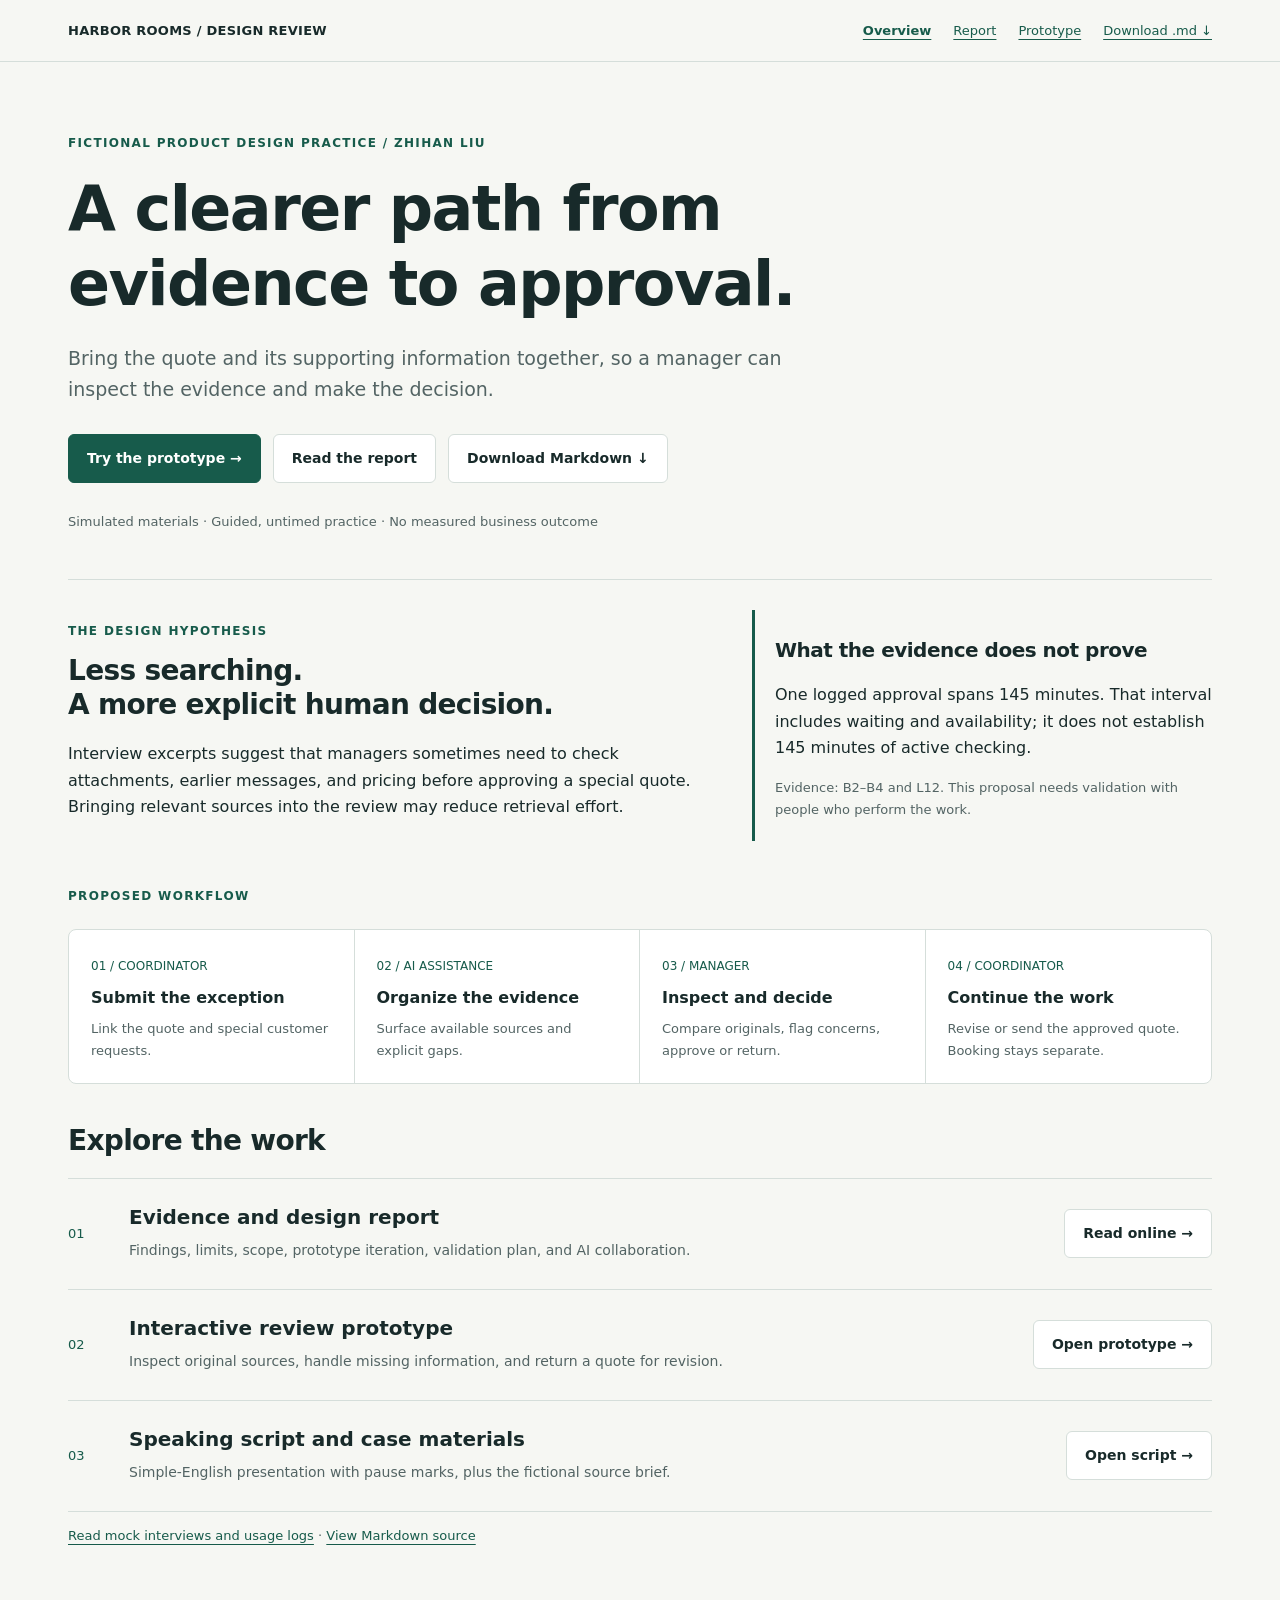
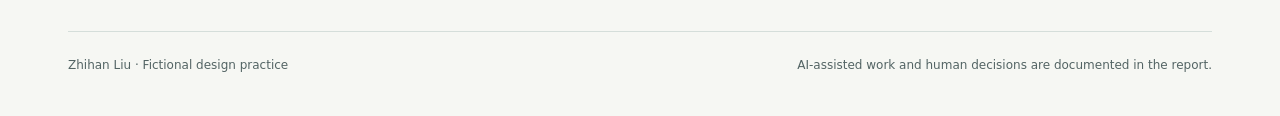
==== index.html @ 0fd15903 "Publish fictional quote review prototype and Markdown report" ====
<!doctype html><html lang="en"><head><meta charset="utf-8"><meta name="viewport" content="width=device-width, initial-scale=1"><meta name="robots" content="noindex,nofollow"><meta name="description" content="Fictional design practice by Zhihan Liu. Quote approval, supporting evidence, and human decisions."><title>Design review · Harbor Rooms</title><link rel="stylesheet" href="site.css"></head><body><div class="nav-wrap"><nav class="site-nav" aria-label="Main navigation"><a class="brand" href="index.html">HARBOR ROOMS / DESIGN REVIEW</a><a href="index.html" aria-current="page">Overview</a><a href="submission.html">Report</a><a href="prototype.html">Prototype</a><a href="submission.md" download="Zhihan_Liu_Mock_Assessment.md">Download .md ↓</a></nav></div><main class="wrap"><section class="hero"><p class="eyebrow">Fictional product design practice / Zhihan Liu</p><h1>A clearer path from<br>evidence to approval.</h1><p class="lede">Bring the quote and its supporting information together, so a manager can inspect the evidence and make the decision.</p><div class="actions"><a class="button primary" href="prototype.html">Try the prototype →</a><a class="button" href="submission.html">Read the report</a><a class="button" href="submission.md" download="Zhihan_Liu_Mock_Assessment.md">Download Markdown ↓</a></div><p class="note">Simulated materials · Guided, untimed practice · No measured business outcome</p></section><section class="overview"><div><p class="eyebrow">The design hypothesis</p><h2 style="margin-top:12px">Less searching.<br>A more explicit human decision.</h2><p>Interview excerpts suggest that managers sometimes need to check attachments, earlier messages, and pricing before approving a special quote. Bringing relevant sources into the review may reduce retrieval effort.</p></div><div class="decision-note"><h3>What the evidence does not prove</h3><p>One logged approval spans 145 minutes. That interval includes waiting and availability; it does not establish 145 minutes of active checking.</p><p class="note">Evidence: B2–B4 and L12. This proposal needs validation with people who perform the work.</p></div></section><section><p class="eyebrow" style="margin-top:46px">Proposed workflow</p><div class="flow" role="list" aria-label="Quote review workflow"><div role="listitem"><span>01 / COORDINATOR</span><strong>Submit the exception</strong><p>Link the quote and special customer requests.</p></div><div role="listitem"><span>02 / AI ASSISTANCE</span><strong>Organize the evidence</strong><p>Surface available sources and explicit gaps.</p></div><div role="listitem"><span>03 / MANAGER</span><strong>Inspect and decide</strong><p>Compare originals, flag concerns, approve or return.</p></div><div role="listitem"><span>04 / COORDINATOR</span><strong>Continue the work</strong><p>Revise or send the approved quote. Booking stays separate.</p></div></div></section><section><h2>Explore the work</h2><div class="entry-list"><div class="entry"><span class="number">01</span><div><strong>Evidence and design report</strong><p>Findings, limits, scope, prototype iteration, validation plan, and AI collaboration.</p></div><a class="button" href="submission.html">Read online →</a></div><div class="entry"><span class="number">02</span><div><strong>Interactive review prototype</strong><p>Inspect original sources, handle missing information, and return a quote for revision.</p></div><a class="button" href="prototype.html">Open prototype →</a></div><div class="entry"><span class="number">03</span><div><strong>Speaking script and case materials</strong><p>Simple-English presentation with pause marks, plus the fictional source brief.</p></div><a class="button" href="speaking-script.html">Open script →</a></div></div><p class="note"><a href="case-materials.html">Read mock interviews and usage logs</a> · <a href="submission.md">View Markdown source</a></p></section></main><footer class="footer"><span>Zhihan Liu · Fictional design practice</span><span>AI-assisted work and human decisions are documented in the report.</span></footer></body></html>
---- site.css ----
:root{color-scheme:light;--ink:#182a2a;--muted:#536464;--paper:#f6f7f3;--line:#d5deda;--green:#175b4b;--soft:#e9efe9}*{box-sizing:border-box}html{scroll-behavior:smooth;scroll-padding-top:90px}body{margin:0;background:var(--paper);color:var(--ink);font:16px/1.65 system-ui,-apple-system,'Segoe UI','Microsoft YaHei',sans-serif}a{color:var(--green);text-underline-offset:4px}a:hover{text-decoration-thickness:2px}button,a,select,textarea{touch-action:manipulation}a:focus-visible,button:focus-visible,select:focus-visible,textarea:focus-visible{outline:3px solid #247e69;outline-offset:4px}.site-nav{display:flex;gap:22px;align-items:center;flex-wrap:wrap;max-width:1200px;padding:20px 28px;margin:auto;font-size:13px}.brand{font-weight:700;color:var(--ink);text-decoration:none;margin-right:auto;letter-spacing:.02em}.site-nav a[aria-current=page]{font-weight:700}.nav-wrap{border-bottom:1px solid var(--line);background:var(--paper)}.wrap{max-width:1200px;margin:auto;padding:48px 28px 72px}.eyebrow{font-size:12px;letter-spacing:.11em;text-transform:uppercase;color:var(--green);font-weight:700}h1,h2,h3{line-height:1.2;letter-spacing:-.025em}h1{font-size:clamp(34px,5vw,62px);font-weight:600;margin:18px 0 22px;max-width:900px}h2{font-size:28px;margin:40px 0 20px}h3{font-size:20px}.lede{font-size:19px;max-width:720px;color:var(--muted)}.note{font-size:13px;color:var(--muted)}.actions{display:flex;gap:12px;flex-wrap:wrap;margin:28px 0}.button{display:inline-flex;align-items:center;justify-content:center;text-decoration:none;border:1px solid var(--line);border-radius:6px;background:white;padding:12px 18px;font-size:14px;font-weight:600;color:var(--ink)}.button.primary{background:var(--green);border-color:var(--green);color:white}.hero{padding:12px 0 34px}.overview{display:grid;grid-template-columns:1.4fr 1fr;gap:40px;padding-top:30px;border-top:1px solid var(--line)}.decision-note{border-left:3px solid var(--green);padding:8px 0 8px 20px}.flow{display:grid;grid-template-columns:repeat(4,1fr);border:1px solid var(--line);background:white;border-radius:8px;overflow:hidden;margin:22px 0}.flow>div{padding:22px;border-right:1px solid var(--line)}.flow>div:last-child{border:0}.flow span{font-size:12px;color:var(--green)}.flow strong{display:block;line-height:1.35;margin:9px 0}.flow p{font-size:13px;color:var(--muted);margin:0}.entry-list{border-top:1px solid var(--line);margin-top:20px}.entry{display:grid;grid-template-columns:45px 1fr auto;align-items:center;gap:16px;padding:22px 0;border-bottom:1px solid var(--line)}.entry p{font-size:14px;color:var(--muted);margin:5px 0}.entry .number{font-size:13px;color:var(--green)}.entry strong{font-size:20px;font-weight:600}.footer{border-top:1px solid var(--line);max-width:1144px;margin:0 auto;padding:24px 0 40px;color:var(--muted);font-size:12px;display:flex;gap:20px;justify-content:space-between;flex-wrap:wrap}.doc-grid{display:grid;grid-template-columns:200px minmax(0,1fr);gap:40px}.toc{font-size:13px;position:sticky;top:25px;align-self:start}.toc a{display:block;margin:0 0 14px;text-decoration:none}.doc{min-width:0;background:white;border:1px solid var(--line);border-radius:8px;padding:34px}.doc h1{font-size:34px}.doc h2{font-size:25px;padding-top:18px;border-top:1px solid var(--line);margin-top:36px}.doc h3{font-size:18px;margin-top:28px}.doc p,.doc li{font-size:15px}.doc table{font-size:13px;width:100%;border-collapse:collapse;margin:22px 0;display:block;overflow:auto}.doc th,.doc td{padding:12px;text-align:left;border:1px solid var(--line);vertical-align:top;min-width:120px}.doc th{background:var(--soft)}.doc blockquote{border-left:3px solid var(--line);margin:20px 0;padding-left:20px;color:var(--muted)}.doc pre{white-space:pre-wrap;overflow-wrap:anywhere}.doc img{max-width:100%}.page-head h1{font-size:36px}.page-head .lede{font-size:16px}.prototype-host{max-width:1120px;margin:auto}.prototype-host .ae-exercise{padding-right:0!important}.prototype-host button{cursor:pointer}.prototype-host #approval-evidence{color-scheme:light}.scenario-notes{margin-top:24px;border-top:1px solid var(--line);font-size:13px;color:var(--muted)}.scenario-notes summary{cursor:pointer;padding:16px 0}.scenario-notes li{margin-bottom:8px}@media(max-width:800px){.overview,.doc-grid{grid-template-columns:1fr;gap:22px}.toc{position:static;border-bottom:1px solid var(--line);padding-bottom:15px}.toc a{display:inline-block;margin:0 14px 8px 0}.flow{grid-template-columns:1fr 1fr}.flow>div:nth-child(2){border-right:0}.flow>div:nth-child(-n+2){border-bottom:1px solid var(--line)}.entry{grid-template-columns:24px 1fr}.entry>.button{grid-column:2;justify-self:start}.wrap{padding:28px 18px 45px}.site-nav{padding:16px 18px;gap:14px}.brand{flex-basis:100%}.doc{padding:22px}.footer{margin:0 18px}.flow>div{padding:16px}}@media(prefers-reduced-motion:reduce){html{scroll-behavior:auto}}
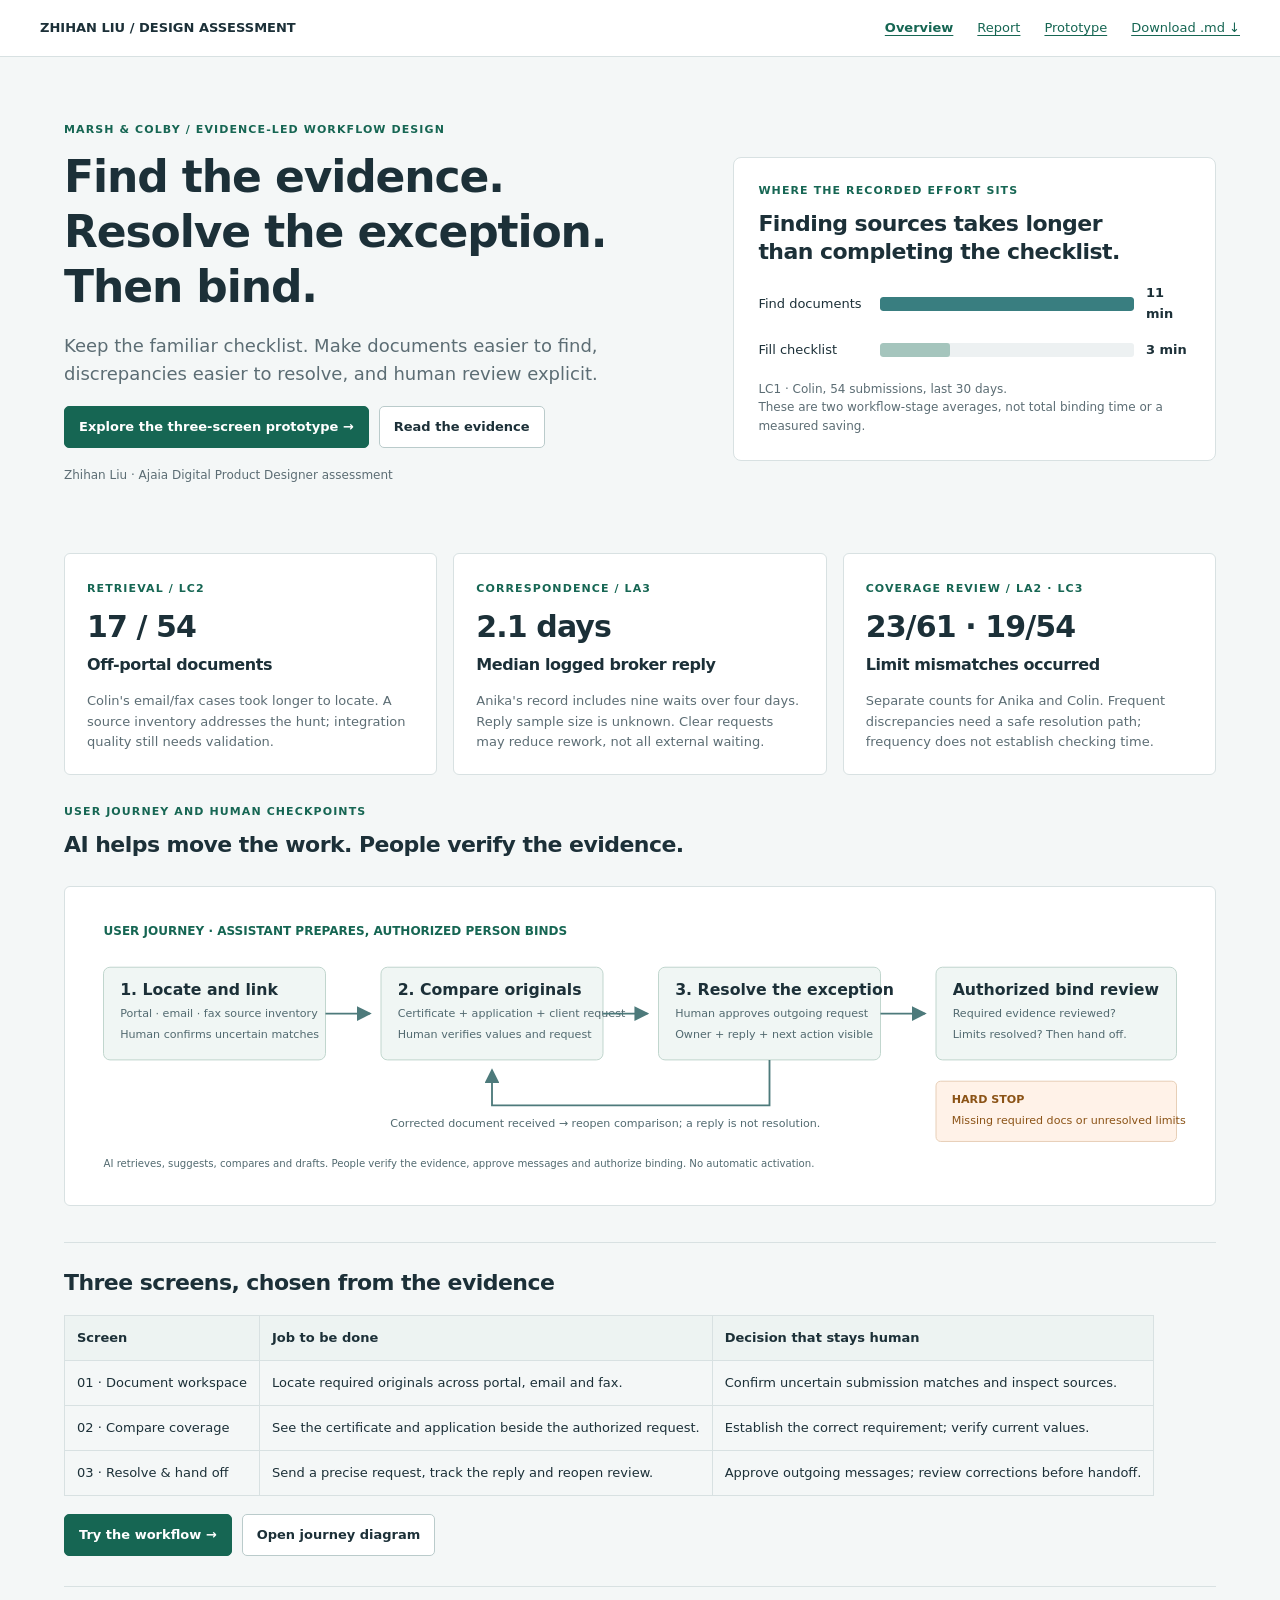
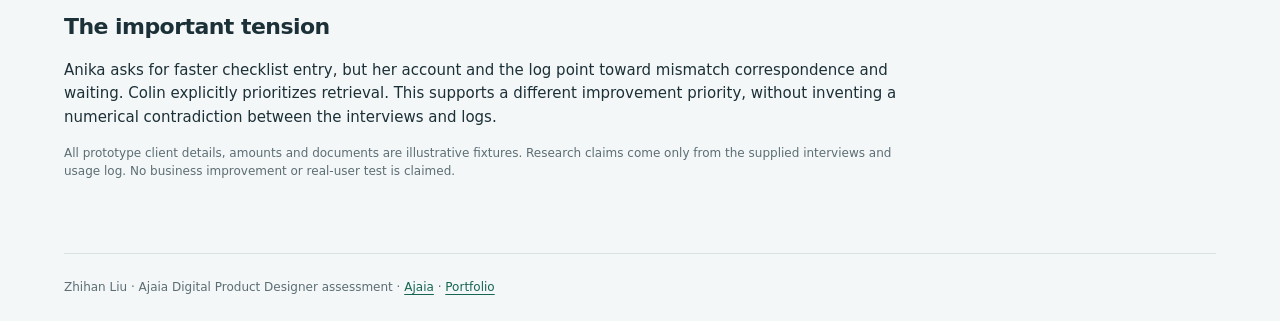
==== commit 5e422b18: "Publish Marsh & Colby evidence-led binding review assessment" ====
--- a/index.html
+++ b/index.html
@@ -1 +1,5 @@
-<!doctype html><html lang="en"><head><meta charset="utf-8"><meta name="viewport" content="width=device-width, initial-scale=1"><meta name="robots" content="noindex,nofollow"><meta name="description" content="Fictional design practice by Zhihan Liu. Quote approval, supporting evidence, and human decisions."><title>Design review · Harbor Rooms</title><link rel="stylesheet" href="site.css"></head><body><div class="nav-wrap"><nav class="site-nav" aria-label="Main navigation"><a class="brand" href="index.html">HARBOR ROOMS / DESIGN REVIEW</a><a href="index.html" aria-current="page">Overview</a><a href="submission.html">Report</a><a href="prototype.html">Prototype</a><a href="submission.md" download="Zhihan_Liu_Mock_Assessment.md">Download .md ↓</a></nav></div><main class="wrap"><section class="hero"><p class="eyebrow">Fictional product design practice / Zhihan Liu</p><h1>A clearer path from<br>evidence to approval.</h1><p class="lede">Bring the quote and its supporting information together, so a manager can inspect the evidence and make the decision.</p><div class="actions"><a class="button primary" href="prototype.html">Try the prototype →</a><a class="button" href="submission.html">Read the report</a><a class="button" href="submission.md" download="Zhihan_Liu_Mock_Assessment.md">Download Markdown ↓</a></div><p class="note">Simulated materials · Guided, untimed practice · No measured business outcome</p></section><section class="overview"><div><p class="eyebrow">The design hypothesis</p><h2 style="margin-top:12px">Less searching.<br>A more explicit human decision.</h2><p>Interview excerpts suggest that managers sometimes need to check attachments, earlier messages, and pricing before approving a special quote. Bringing relevant sources into the review may reduce retrieval effort.</p></div><div class="decision-note"><h3>What the evidence does not prove</h3><p>One logged approval spans 145 minutes. That interval includes waiting and availability; it does not establish 145 minutes of active checking.</p><p class="note">Evidence: B2–B4 and L12. This proposal needs validation with people who perform the work.</p></div></section><section><p class="eyebrow" style="margin-top:46px">Proposed workflow</p><div class="flow" role="list" aria-label="Quote review workflow"><div role="listitem"><span>01 / COORDINATOR</span><strong>Submit the exception</strong><p>Link the quote and special customer requests.</p></div><div role="listitem"><span>02 / AI ASSISTANCE</span><strong>Organize the evidence</strong><p>Surface available sources and explicit gaps.</p></div><div role="listitem"><span>03 / MANAGER</span><strong>Inspect and decide</strong><p>Compare originals, flag concerns, approve or return.</p></div><div role="listitem"><span>04 / COORDINATOR</span><strong>Continue the work</strong><p>Revise or send the approved quote. Booking stays separate.</p></div></div></section><section><h2>Explore the work</h2><div class="entry-list"><div class="entry"><span class="number">01</span><div><strong>Evidence and design report</strong><p>Findings, limits, scope, prototype iteration, validation plan, and AI collaboration.</p></div><a class="button" href="submission.html">Read online →</a></div><div class="entry"><span class="number">02</span><div><strong>Interactive review prototype</strong><p>Inspect original sources, handle missing information, and return a quote for revision.</p></div><a class="button" href="prototype.html">Open prototype →</a></div><div class="entry"><span class="number">03</span><div><strong>Speaking script and case materials</strong><p>Simple-English presentation with pause marks, plus the fictional source brief.</p></div><a class="button" href="speaking-script.html">Open script →</a></div></div><p class="note"><a href="case-materials.html">Read mock interviews and usage logs</a> · <a href="submission.md">View Markdown source</a></p></section></main><footer class="footer"><span>Zhihan Liu · Fictional design practice</span><span>AI-assisted work and human decisions are documented in the report.</span></footer></body></html>+<!doctype html><html lang="en"><head><meta charset="utf-8"><meta name="viewport" content="width=device-width,initial-scale=1"><meta name="robots" content="noindex,nofollow"><meta name="description" content="Evidence-led document retrieval and coverage review design by Zhihan Liu."><title>Evidence to binding review · Zhihan Liu</title><link rel="stylesheet" href="site.css"></head><body><nav class="public-nav" aria-label="Site navigation"><a class="brand" href="index.html">ZHIHAN LIU / DESIGN ASSESSMENT</a><a href="index.html" aria-current="page">Overview</a><a href="submission.html" >Report</a><a href="prototype.html">Prototype</a><a href="submission.md" download="Zhihan_Liu_Ajaia_Design_Assessment.md">Download .md ↓</a></nav><main class="wrap"><section class="intro"><div><p class="eyebrow">Marsh & Colby / Evidence-led workflow design</p><h1>Find the evidence.<br>Resolve the exception.<br>Then bind.</h1><p class="lead">Keep the familiar checklist. Make documents easier to find, discrepancies easier to resolve, and human review explicit.</p><div class="actions"><a class="button primary" href="prototype.html">Explore the three-screen prototype →</a><a class="button" href="submission.html">Read the evidence</a></div><p class="figure-caption" style="margin-top:18px">Zhihan Liu · Ajaia Digital Product Designer assessment</p></div><div class="evidence-chart"><p class="eyebrow">Where the recorded effort sits</p><h2>Finding sources takes longer<br>than completing the checklist.</h2><div class="bar-row"><span>Find documents</span><div class="bar-track"><div class="bar" style="width:100%"></div></div><strong>11 min</strong></div><div class="bar-row"><span>Fill checklist</span><div class="bar-track"><div class="bar short" style="width:27.27%"></div></div><strong>3 min</strong></div><p class="small muted">LC1 · Colin, 54 submissions, last 30 days.<br>These are two workflow-stage averages, not total binding time or a measured saving.</p></div></section>
+<section class="insight-grid" aria-label="Evidence summary"><article class="insight"><span class="eyebrow">Retrieval / LC2</span><strong class="metric">17 / 54</strong><h3>Off-portal documents</h3><p>Colin's email/fax cases took longer to locate. A source inventory addresses the hunt; integration quality still needs validation.</p></article><article class="insight"><span class="eyebrow">Correspondence / LA3</span><strong class="metric">2.1 days</strong><h3>Median logged broker reply</h3><p>Anika's record includes nine waits over four days. Reply sample size is unknown. Clear requests may reduce rework, not all external waiting.</p></article><article class="insight"><span class="eyebrow">Coverage review / LA2 · LC3</span><strong class="metric">23/61 · 19/54</strong><h3>Limit mismatches occurred</h3><p>Separate counts for Anika and Colin. Frequent discrepancies need a safe resolution path; frequency does not establish checking time.</p></article></section>
+<section><p class="eyebrow">User journey and human checkpoints</p><h2>AI helps move the work. People verify the evidence.</h2><div class="journey"><img src="journey.svg" alt="Locate and link sources, compare originals, resolve exceptions, and prepare authorized bind review. Corrections loop back to human review."></div></section>
+<section class="case-section"><h2>Three screens, chosen from the evidence</h2><table><thead><tr><th>Screen</th><th>Job to be done</th><th>Decision that stays human</th></tr></thead><tbody><tr><td>01 · Document workspace</td><td>Locate required originals across portal, email and fax.</td><td>Confirm uncertain submission matches and inspect sources.</td></tr><tr><td>02 · Compare coverage</td><td>See the certificate and application beside the authorized request.</td><td>Establish the correct requirement; verify current values.</td></tr><tr><td>03 · Resolve & hand off</td><td>Send a precise request, track the reply and reopen review.</td><td>Approve outgoing messages; review corrections before handoff.</td></tr></tbody></table><div class="actions"><a href="prototype.html" class="button primary">Try the workflow →</a><a href="journey.svg" class="button">Open journey diagram</a></div></section>
+<section class="case-section"><h2>The important tension</h2><p>Anika asks for faster checklist entry, but her account and the log point toward mismatch correspondence and waiting. Colin explicitly prioritizes retrieval. This supports a different improvement priority, without inventing a numerical contradiction between the interviews and logs.</p><p class="figure-caption">All prototype client details, amounts and documents are illustrative fixtures. Research claims come only from the supplied interviews and usage log. No business improvement or real-user test is claimed.</p></section></main><footer class="footer">Zhihan Liu · Ajaia Digital Product Designer assessment · <a href="https://ajaia.ai">Ajaia</a> · <a href="https://zhihanliu.art">Portfolio</a></footer></body></html>
--- a/site.css
+++ b/site.css
@@ -1 +1 @@
-:root{color-scheme:light;--ink:#182a2a;--muted:#536464;--paper:#f6f7f3;--line:#d5deda;--green:#175b4b;--soft:#e9efe9}*{box-sizing:border-box}html{scroll-behavior:smooth;scroll-padding-top:90px}body{margin:0;background:var(--paper);color:var(--ink);font:16px/1.65 system-ui,-apple-system,'Segoe UI','Microsoft YaHei',sans-serif}a{color:var(--green);text-underline-offset:4px}a:hover{text-decoration-thickness:2px}button,a,select,textarea{touch-action:manipulation}a:focus-visible,button:focus-visible,select:focus-visible,textarea:focus-visible{outline:3px solid #247e69;outline-offset:4px}.site-nav{display:flex;gap:22px;align-items:center;flex-wrap:wrap;max-width:1200px;padding:20px 28px;margin:auto;font-size:13px}.brand{font-weight:700;color:var(--ink);text-decoration:none;margin-right:auto;letter-spacing:.02em}.site-nav a[aria-current=page]{font-weight:700}.nav-wrap{border-bottom:1px solid var(--line);background:var(--paper)}.wrap{max-width:1200px;margin:auto;padding:48px 28px 72px}.eyebrow{font-size:12px;letter-spacing:.11em;text-transform:uppercase;color:var(--green);font-weight:700}h1,h2,h3{line-height:1.2;letter-spacing:-.025em}h1{font-size:clamp(34px,5vw,62px);font-weight:600;margin:18px 0 22px;max-width:900px}h2{font-size:28px;margin:40px 0 20px}h3{font-size:20px}.lede{font-size:19px;max-width:720px;color:var(--muted)}.note{font-size:13px;color:var(--muted)}.actions{display:flex;gap:12px;flex-wrap:wrap;margin:28px 0}.button{display:inline-flex;align-items:center;justify-content:center;text-decoration:none;border:1px solid var(--line);border-radius:6px;background:white;padding:12px 18px;font-size:14px;font-weight:600;color:var(--ink)}.button.primary{background:var(--green);border-color:var(--green);color:white}.hero{padding:12px 0 34px}.overview{display:grid;grid-template-columns:1.4fr 1fr;gap:40px;padding-top:30px;border-top:1px solid var(--line)}.decision-note{border-left:3px solid var(--green);padding:8px 0 8px 20px}.flow{display:grid;grid-template-columns:repeat(4,1fr);border:1px solid var(--line);background:white;border-radius:8px;overflow:hidden;margin:22px 0}.flow>div{padding:22px;border-right:1px solid var(--line)}.flow>div:last-child{border:0}.flow span{font-size:12px;color:var(--green)}.flow strong{display:block;line-height:1.35;margin:9px 0}.flow p{font-size:13px;color:var(--muted);margin:0}.entry-list{border-top:1px solid var(--line);margin-top:20px}.entry{display:grid;grid-template-columns:45px 1fr auto;align-items:center;gap:16px;padding:22px 0;border-bottom:1px solid var(--line)}.entry p{font-size:14px;color:var(--muted);margin:5px 0}.entry .number{font-size:13px;color:var(--green)}.entry strong{font-size:20px;font-weight:600}.footer{border-top:1px solid var(--line);max-width:1144px;margin:0 auto;padding:24px 0 40px;color:var(--muted);font-size:12px;display:flex;gap:20px;justify-content:space-between;flex-wrap:wrap}.doc-grid{display:grid;grid-template-columns:200px minmax(0,1fr);gap:40px}.toc{font-size:13px;position:sticky;top:25px;align-self:start}.toc a{display:block;margin:0 0 14px;text-decoration:none}.doc{min-width:0;background:white;border:1px solid var(--line);border-radius:8px;padding:34px}.doc h1{font-size:34px}.doc h2{font-size:25px;padding-top:18px;border-top:1px solid var(--line);margin-top:36px}.doc h3{font-size:18px;margin-top:28px}.doc p,.doc li{font-size:15px}.doc table{font-size:13px;width:100%;border-collapse:collapse;margin:22px 0;display:block;overflow:auto}.doc th,.doc td{padding:12px;text-align:left;border:1px solid var(--line);vertical-align:top;min-width:120px}.doc th{background:var(--soft)}.doc blockquote{border-left:3px solid var(--line);margin:20px 0;padding-left:20px;color:var(--muted)}.doc pre{white-space:pre-wrap;overflow-wrap:anywhere}.doc img{max-width:100%}.page-head h1{font-size:36px}.page-head .lede{font-size:16px}.prototype-host{max-width:1120px;margin:auto}.prototype-host .ae-exercise{padding-right:0!important}.prototype-host button{cursor:pointer}.prototype-host #approval-evidence{color-scheme:light}.scenario-notes{margin-top:24px;border-top:1px solid var(--line);font-size:13px;color:var(--muted)}.scenario-notes summary{cursor:pointer;padding:16px 0}.scenario-notes li{margin-bottom:8px}@media(max-width:800px){.overview,.doc-grid{grid-template-columns:1fr;gap:22px}.toc{position:static;border-bottom:1px solid var(--line);padding-bottom:15px}.toc a{display:inline-block;margin:0 14px 8px 0}.flow{grid-template-columns:1fr 1fr}.flow>div:nth-child(2){border-right:0}.flow>div:nth-child(-n+2){border-bottom:1px solid var(--line)}.entry{grid-template-columns:24px 1fr}.entry>.button{grid-column:2;justify-self:start}.wrap{padding:28px 18px 45px}.site-nav{padding:16px 18px;gap:14px}.brand{flex-basis:100%}.doc{padding:22px}.footer{margin:0 18px}.flow>div{padding:16px}}@media(prefers-reduced-motion:reduce){html{scroll-behavior:auto}}+:root{color-scheme:light;--ink:#1c3038;--muted:#5c6d74;--teal:#166653;--line:#d8e1e2;--bg:#f4f7f7;--nav:#153640;--amber:#8b5316;--red:#a53335;--greenbg:#eaf4ee}*{box-sizing:border-box}body{margin:0;background:var(--bg);color:var(--ink);font:15px/1.55 Inter,system-ui,-apple-system,'Segoe UI',sans-serif}a{color:var(--teal);text-underline-offset:3px}button,input,textarea{font:inherit}button,a{touch-action:manipulation}button{cursor:pointer}button:disabled{opacity:.45;cursor:not-allowed}button:focus-visible,a:focus-visible,textarea:focus-visible{outline:3px solid #318a78;outline-offset:3px}[hidden]{display:none!important}h1,h2,h3,p{margin-top:0}h1,h2,h3{line-height:1.25;letter-spacing:-.025em}h1{font-size:32px}h2{font-size:22px}h3{font-size:16px}.muted{color:var(--muted)}.small{font-size:12px}.eyebrow{font-size:11px;letter-spacing:.1em;text-transform:uppercase;font-weight:700;color:var(--teal)}.button{border:1px solid #bacbcb;background:white;color:var(--ink);border-radius:5px;padding:10px 14px;display:inline-flex;align-items:center;gap:8px;text-decoration:none;font-weight:600;font-size:13px}.button.primary{background:var(--teal);border-color:var(--teal);color:white}.button.danger{color:var(--red);border-color:#d5b4b5}.button.subtle{background:transparent}.badge{display:inline-block;border:1px solid var(--line);border-radius:4px;padding:3px 7px;font-size:11px;font-weight:650;white-space:nowrap}.badge.warn{color:var(--amber);background:#fff6e8;border-color:#ecd7b7}.badge.good{color:var(--teal);background:var(--greenbg);border-color:#bfdbcd}.badge.error{color:var(--red);background:#fff0f0;border-color:#e9c8c9}.public-nav{border-bottom:1px solid var(--line);background:white;display:flex;gap:24px;align-items:center;padding:18px max(24px,calc((100% - 1200px)/2));font-size:13px}.public-nav .brand{font-weight:800;text-decoration:none;color:var(--ink);margin-right:auto}.public-nav a[aria-current=page]{font-weight:750}.wrap{max-width:1200px;padding:36px 24px 60px;margin:auto}.intro{display:grid;grid-template-columns:1.3fr 1fr;gap:42px;align-items:center;padding:28px 0}.intro h1{font-size:44px;max-width:750px;margin-bottom:18px}.intro .lead{font-size:18px;color:var(--muted);max-width:680px}.actions{display:flex;gap:10px;flex-wrap:wrap;align-items:center}.evidence-chart{background:white;border:1px solid var(--line);padding:24px;border-radius:8px}.bar-row{display:grid;grid-template-columns:110px 1fr 45px;align-items:center;gap:12px;margin:16px 0;font-size:13px}.bar-track{height:14px;background:#edf1f2;border-radius:3px;overflow:hidden}.bar{height:100%;background:#397e80;border-radius:3px}.bar.short{background:#a5c5bd}.evidence-chart .small{margin:20px 0 0}.insight-grid{display:grid;grid-template-columns:repeat(3,1fr);gap:16px;margin:28px 0}.insight{background:white;border:1px solid var(--line);padding:22px;border-radius:6px}.insight strong.metric{font-size:30px;display:block;letter-spacing:-.03em;margin:5px 0}.insight p{font-size:13px;margin-bottom:0;color:var(--muted)}.journey{margin:28px 0 36px;background:white;border:1px solid var(--line);border-radius:6px;padding:20px;overflow:auto}.journey img{width:100%;min-width:850px;display:block}.case-section{border-top:1px solid var(--line);padding-top:26px;margin-top:30px}.case-section table,.report table{border-collapse:collapse;width:100%;font-size:13px;margin:18px 0;display:block;overflow:auto}.case-section th,.case-section td,.report th,.report td{border:1px solid var(--line);padding:12px;text-align:left;vertical-align:top;min-width:110px}.case-section th,.report th{background:#edf3f2}.case-section p{max-width:850px}.report-grid{display:grid;grid-template-columns:170px minmax(0,1fr);gap:32px}.toc{font-size:12px;position:sticky;top:24px;align-self:start}.toc a{display:block;margin:0 0 14px;text-decoration:none}.report{background:white;padding:32px;border:1px solid var(--line);border-radius:7px;min-width:0}.report h1{font-size:30px}.report h2{font-size:23px;padding-top:24px;border-top:1px solid var(--line);margin-top:32px}.report h3{font-size:17px;margin-top:24px}.report img{max-width:100%}.report p,.report li{font-size:14px}.footer{max-width:1152px;padding:24px 0;margin:0 auto;border-top:1px solid var(--line);font-size:12px;color:var(--muted)}.app-shell{display:grid;grid-template-columns:202px minmax(0,1fr);max-width:1540px;margin:24px auto;border:1px solid #cbd6d8;border-radius:8px;overflow:hidden;background:white;min-height:770px}.app-sidebar{background:var(--nav);color:#eef7f7;padding:28px 16px;display:flex;flex-direction:column}.app-brand{padding:0 12px 26px;font-size:17px;font-weight:750;letter-spacing:.02em}.app-brand small{display:block;font-size:11px;font-weight:400;color:#b7ced2;margin-top:6px}.step-btn{border:0;border-radius:5px;padding:12px;color:#d9e6e8;display:flex;align-items:center;gap:10px;background:transparent;text-align:left;margin:3px 0;font-size:13px}.step-btn[aria-current=step]{background:#2b535e;color:white;font-weight:700}.step-num{width:23px;height:23px;flex:none;border:1px solid #6f949d;border-radius:50%;display:grid;place-items:center;font-size:11px}.sidebar-foot{margin-top:auto;padding:28px 12px 0;font-size:11px;color:#bad0d3}.sidebar-foot a{color:#e0eeed}.app-main{min-width:0}.app-top{display:flex;justify-content:space-between;gap:12px;flex-wrap:wrap;padding:19px 28px;border-bottom:1px solid var(--line);align-items:center}.app-top strong{font-size:14px}.app-top p{font-size:11px;margin:4px 0 0;color:var(--muted)}.app-content{padding:28px}.screen-head{display:flex;justify-content:space-between;gap:20px;align-items:start;margin-bottom:20px}.screen-head h1{font-size:27px;margin-bottom:8px}.screen-head p{font-size:13px;color:var(--muted);max-width:650px;margin-bottom:0}.columns{display:grid;grid-template-columns:minmax(0,1.4fr) minmax(260px,1fr);gap:20px}.panel{border:1px solid var(--line);border-radius:6px;padding:20px;background:white;margin-bottom:18px}.panel.soft{background:#f7f9f9}.panel h2{font-size:17px;margin-bottom:8px}.panel h3{font-size:14px}.panel p{font-size:13px}.document-row{display:flex;justify-content:space-between;align-items:center;gap:14px;border-top:1px solid var(--line);padding:17px 0}.document-row:last-child{padding-bottom:0}.document-row strong{font-size:13px;display:block}.document-row p{margin:5px 0 0;font-size:11px;color:var(--muted)}.document-row .button{font-size:11px;padding:7px 9px;flex:none}.info-strip{padding:14px 16px;border-left:3px solid var(--teal);background:#edf5f2;margin-bottom:18px;font-size:12px}.info-strip.warn{background:#fff6e9;border-color:#b47628}.info-strip.error{background:#fff1f0;border-color:#ba4545}.info-strip p{margin:5px 0 0}.preview{font-size:12px;border:1px solid #b8c8cc;background:white;border-radius:5px;padding:18px;margin:16px 0;box-shadow:0 2px 5px #173a4010}.preview .doc-name{font-weight:800;letter-spacing:.04em;font-size:11px;margin-bottom:18px;color:#50666f}.preview dl{display:grid;grid-template-columns:1fr 1.2fr;gap:12px;margin:0}.preview dt{color:var(--muted);padding:8px 0;border-bottom:1px solid #e6ecec}.preview dd{margin:0;padding:8px 0;border-bottom:1px solid #e6ecec;font-weight:600}.preview dd.highlight{background:#fff1db;color:#7e4a11;padding-left:8px}.source-meta{font-size:10px;color:var(--muted);margin-bottom:10px}.pair{display:grid;grid-template-columns:1fr 1fr;gap:16px}.review-actions{border-top:1px solid var(--line);margin-top:22px;padding-top:20px}.status-line{font-size:12px;min-height:20px;margin:12px 0;color:var(--teal);font-weight:600}.gate{border:1px solid var(--line);border-radius:6px;padding:18px;background:#f5f8f7}.gate h2{font-size:16px}.gate-list{list-style:none;padding:0;margin:12px 0 18px}.gate-list li{padding:7px 0;display:flex;gap:10px;font-size:12px}.gate-list .dot{width:8px;height:8px;border-radius:50%;background:#a25432;margin-top:5px;flex:none}.gate-list .dot.done{background:var(--teal)}.gate .button{width:100%;justify-content:center}.event{padding:0 0 18px 19px;border-left:1px solid var(--line);position:relative;font-size:12px}.event:before{position:absolute;left:-4px;top:3px;content:'';width:7px;height:7px;border-radius:50%;background:#527a79}.event strong{display:block;margin-bottom:4px}.event p{font-size:11px;margin:0;color:var(--muted)}textarea{width:100%;padding:14px;border:1px solid #b9c9cc;border-radius:5px;resize:vertical;min-height:170px;font-size:13px;line-height:1.65;color:var(--ink);background:white}.demo-bar{max-width:1540px;margin:0 auto 24px;padding:0 12px;display:flex;gap:14px;align-items:center;justify-content:space-between;flex-wrap:wrap;font-size:11px;color:var(--muted)}.link-button{border:0;background:transparent;color:var(--teal);font-size:12px;text-decoration:underline;padding:0}.result-panel{background:var(--greenbg);border:1px solid #b9d8c7;border-radius:6px;padding:22px;margin-top:20px}.result-panel h2{font-size:19px}.figure-caption{font-size:12px;color:var(--muted)}@media(max-width:1000px){.columns{grid-template-columns:1fr}.app-shell{grid-template-columns:175px minmax(0,1fr);margin:16px}.app-content{padding:22px}.intro{gap:22px}.intro h1{font-size:36px}}@media(max-width:720px){.public-nav{padding:16px;gap:16px;flex-wrap:wrap}.public-nav .brand{flex-basis:100%}.wrap{padding:22px 16px 40px}.intro,.insight-grid,.report-grid{grid-template-columns:1fr}.intro h1{font-size:32px}.toc{position:static}.toc a{display:inline-block;margin-right:15px}.report{padding:20px}.app-shell{display:block;margin:12px}.app-sidebar{padding:15px;display:block}.app-brand{padding:0 0 12px;font-size:15px}.app-sidebar nav{display:flex;gap:4px;flex-wrap:wrap}.step-btn{padding:7px;font-size:11px}.sidebar-foot{display:none}.app-top{padding:16px}.app-content{padding:16px}.pair{grid-template-columns:1fr}.screen-head{display:block}.screen-head .badge{margin-top:12px}.footer{margin:0 16px}.document-row{align-items:start}.bar-row{grid-template-columns:100px 1fr 40px}.preview{padding:14px}.preview dl{font-size:11px}.journey{padding:12px}}
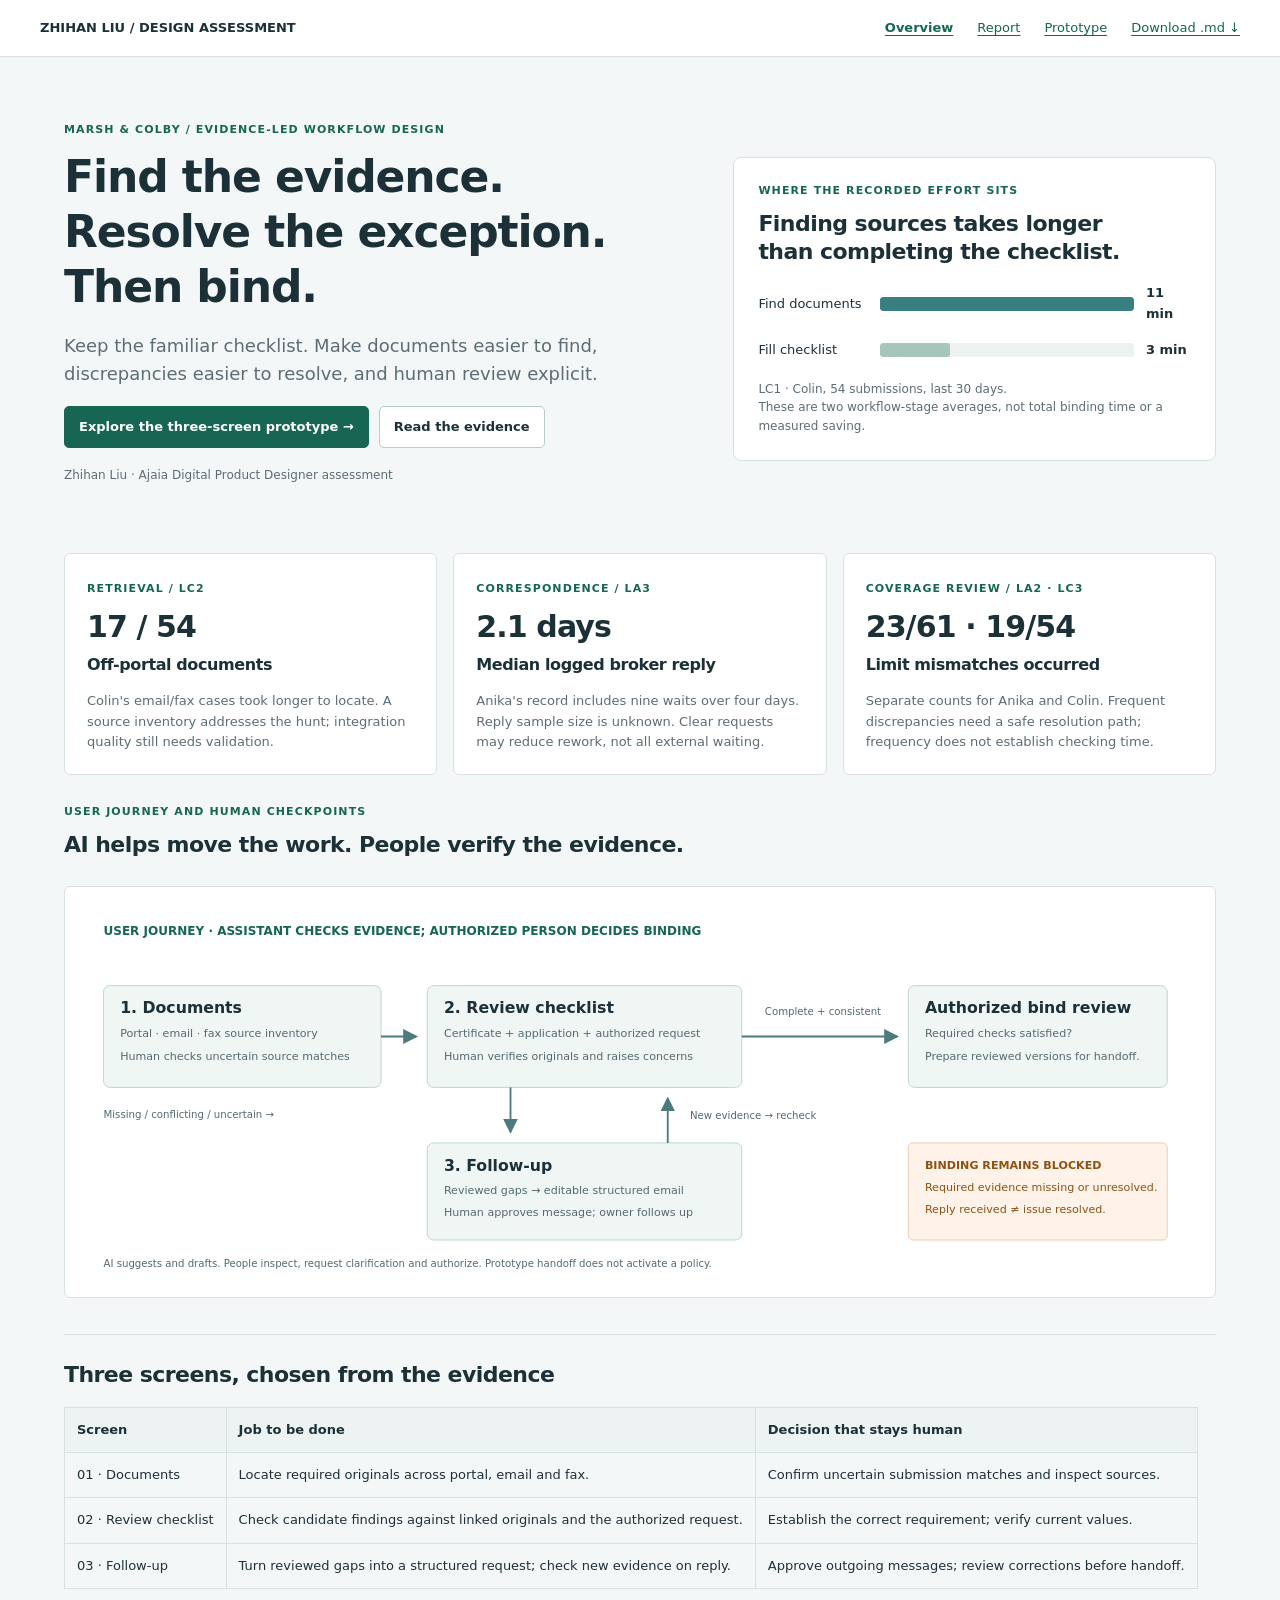
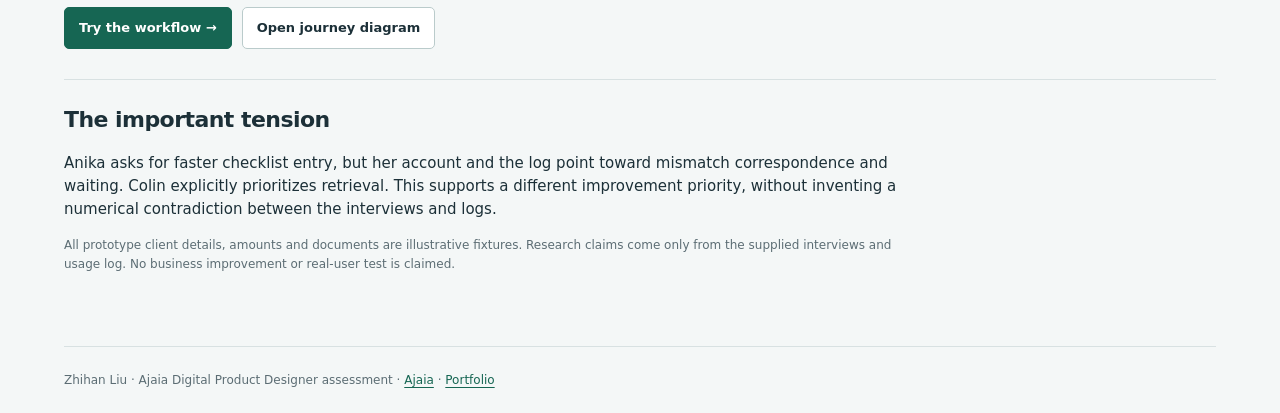
==== commit fd715427: "Connect human checklist decisions to structured follow-up and simplify review workspace" ====
--- a/index.html
+++ b/index.html
@@ -1,5 +1,5 @@
 <!doctype html><html lang="en"><head><meta charset="utf-8"><meta name="viewport" content="width=device-width,initial-scale=1"><meta name="robots" content="noindex,nofollow"><meta name="description" content="Evidence-led document retrieval and coverage review design by Zhihan Liu."><title>Evidence to binding review · Zhihan Liu</title><link rel="stylesheet" href="site.css"></head><body><nav class="public-nav" aria-label="Site navigation"><a class="brand" href="index.html">ZHIHAN LIU / DESIGN ASSESSMENT</a><a href="index.html" aria-current="page">Overview</a><a href="submission.html" >Report</a><a href="prototype.html">Prototype</a><a href="submission.md" download="Zhihan_Liu_Ajaia_Design_Assessment.md">Download .md ↓</a></nav><main class="wrap"><section class="intro"><div><p class="eyebrow">Marsh & Colby / Evidence-led workflow design</p><h1>Find the evidence.<br>Resolve the exception.<br>Then bind.</h1><p class="lead">Keep the familiar checklist. Make documents easier to find, discrepancies easier to resolve, and human review explicit.</p><div class="actions"><a class="button primary" href="prototype.html">Explore the three-screen prototype →</a><a class="button" href="submission.html">Read the evidence</a></div><p class="figure-caption" style="margin-top:18px">Zhihan Liu · Ajaia Digital Product Designer assessment</p></div><div class="evidence-chart"><p class="eyebrow">Where the recorded effort sits</p><h2>Finding sources takes longer<br>than completing the checklist.</h2><div class="bar-row"><span>Find documents</span><div class="bar-track"><div class="bar" style="width:100%"></div></div><strong>11 min</strong></div><div class="bar-row"><span>Fill checklist</span><div class="bar-track"><div class="bar short" style="width:27.27%"></div></div><strong>3 min</strong></div><p class="small muted">LC1 · Colin, 54 submissions, last 30 days.<br>These are two workflow-stage averages, not total binding time or a measured saving.</p></div></section>
 <section class="insight-grid" aria-label="Evidence summary"><article class="insight"><span class="eyebrow">Retrieval / LC2</span><strong class="metric">17 / 54</strong><h3>Off-portal documents</h3><p>Colin's email/fax cases took longer to locate. A source inventory addresses the hunt; integration quality still needs validation.</p></article><article class="insight"><span class="eyebrow">Correspondence / LA3</span><strong class="metric">2.1 days</strong><h3>Median logged broker reply</h3><p>Anika's record includes nine waits over four days. Reply sample size is unknown. Clear requests may reduce rework, not all external waiting.</p></article><article class="insight"><span class="eyebrow">Coverage review / LA2 · LC3</span><strong class="metric">23/61 · 19/54</strong><h3>Limit mismatches occurred</h3><p>Separate counts for Anika and Colin. Frequent discrepancies need a safe resolution path; frequency does not establish checking time.</p></article></section>
 <section><p class="eyebrow">User journey and human checkpoints</p><h2>AI helps move the work. People verify the evidence.</h2><div class="journey"><img src="journey.svg" alt="Locate and link sources, compare originals, resolve exceptions, and prepare authorized bind review. Corrections loop back to human review."></div></section>
-<section class="case-section"><h2>Three screens, chosen from the evidence</h2><table><thead><tr><th>Screen</th><th>Job to be done</th><th>Decision that stays human</th></tr></thead><tbody><tr><td>01 · Document workspace</td><td>Locate required originals across portal, email and fax.</td><td>Confirm uncertain submission matches and inspect sources.</td></tr><tr><td>02 · Compare coverage</td><td>See the certificate and application beside the authorized request.</td><td>Establish the correct requirement; verify current values.</td></tr><tr><td>03 · Resolve & hand off</td><td>Send a precise request, track the reply and reopen review.</td><td>Approve outgoing messages; review corrections before handoff.</td></tr></tbody></table><div class="actions"><a href="prototype.html" class="button primary">Try the workflow →</a><a href="journey.svg" class="button">Open journey diagram</a></div></section>
+<section class="case-section"><h2>Three screens, chosen from the evidence</h2><table><thead><tr><th>Screen</th><th>Job to be done</th><th>Decision that stays human</th></tr></thead><tbody><tr><td>01 · Documents</td><td>Locate required originals across portal, email and fax.</td><td>Confirm uncertain submission matches and inspect sources.</td></tr><tr><td>02 · Review checklist</td><td>Check candidate findings against linked originals and the authorized request.</td><td>Establish the correct requirement; verify current values.</td></tr><tr><td>03 · Follow-up</td><td>Turn reviewed gaps into a structured request; check new evidence on reply.</td><td>Approve outgoing messages; review corrections before handoff.</td></tr></tbody></table><div class="actions"><a href="prototype.html" class="button primary">Try the workflow →</a><a href="journey.svg" class="button">Open journey diagram</a></div></section>
 <section class="case-section"><h2>The important tension</h2><p>Anika asks for faster checklist entry, but her account and the log point toward mismatch correspondence and waiting. Colin explicitly prioritizes retrieval. This supports a different improvement priority, without inventing a numerical contradiction between the interviews and logs.</p><p class="figure-caption">All prototype client details, amounts and documents are illustrative fixtures. Research claims come only from the supplied interviews and usage log. No business improvement or real-user test is claimed.</p></section></main><footer class="footer">Zhihan Liu · Ajaia Digital Product Designer assessment · <a href="https://ajaia.ai">Ajaia</a> · <a href="https://zhihanliu.art">Portfolio</a></footer></body></html>
